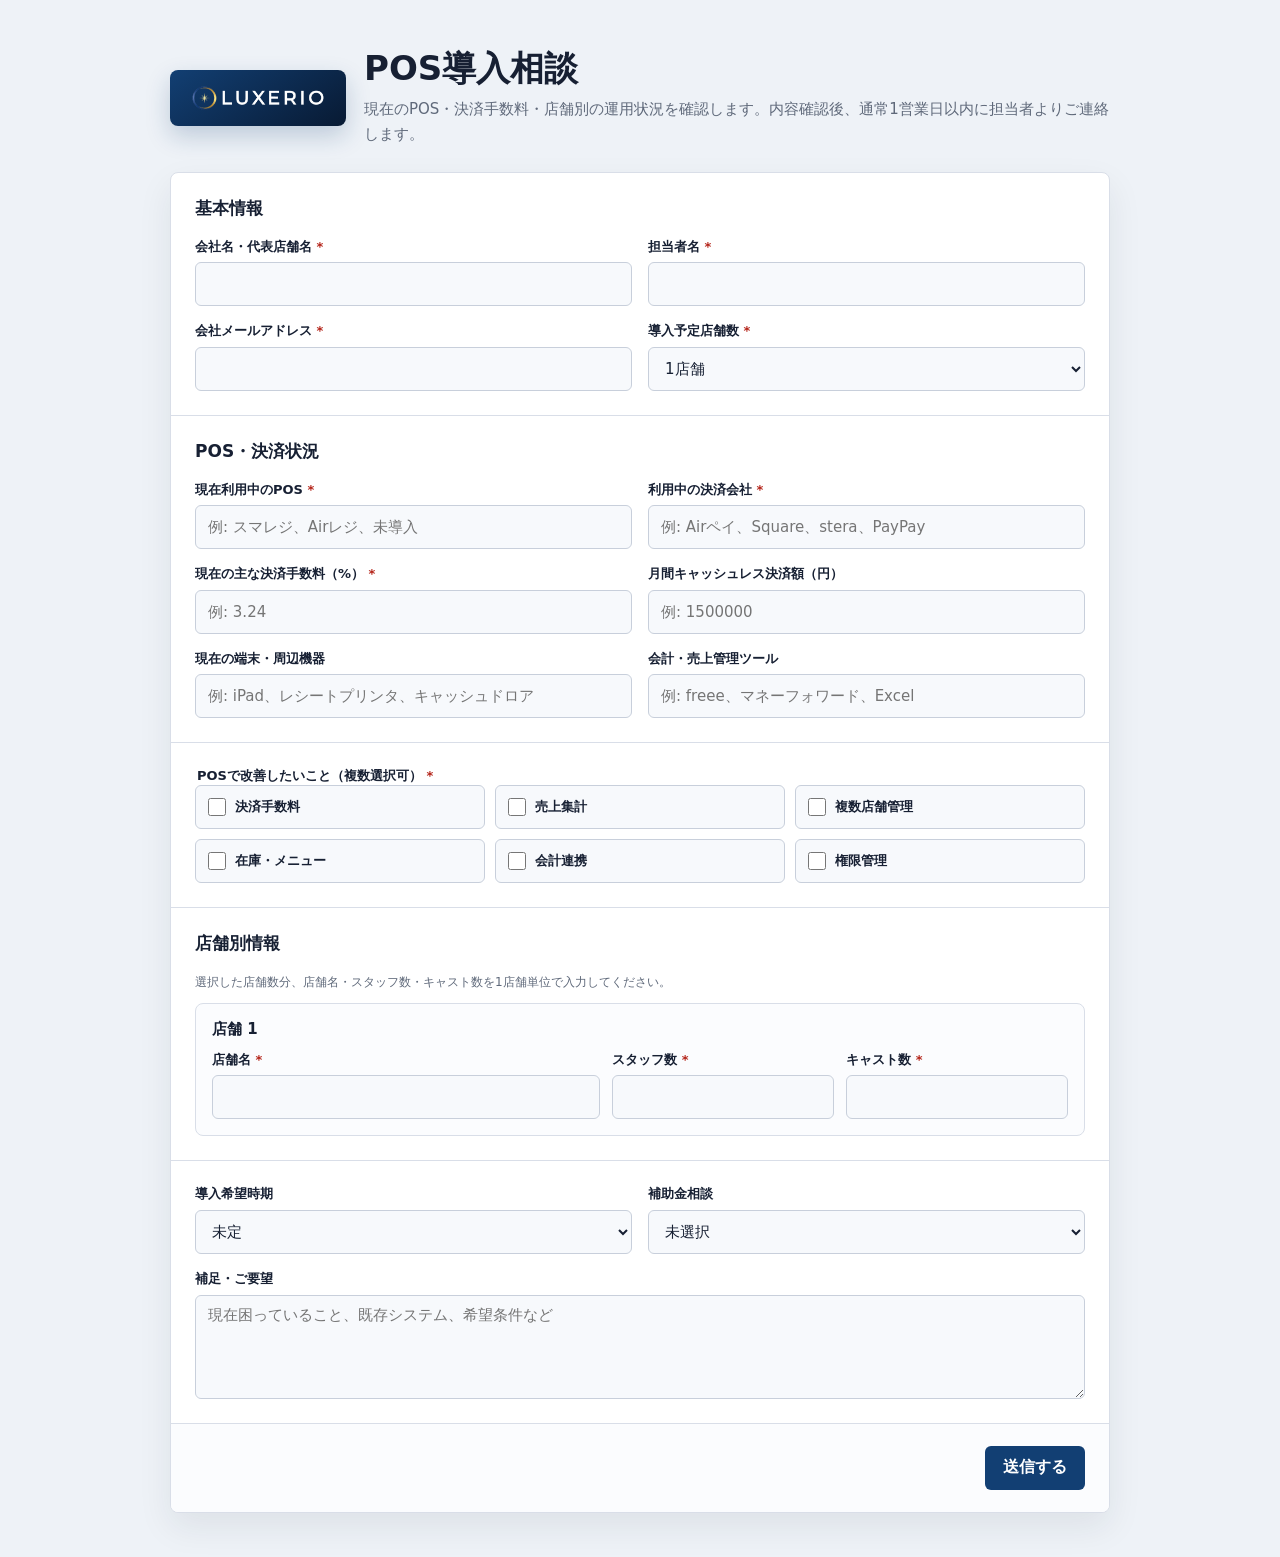
==== pos.html @ 0d9a4d0f "Initial Luxerio support intake" ====
<!doctype html>
<html lang="ja">
<head>
  <meta charset="utf-8">
  <meta name="viewport" content="width=device-width, initial-scale=1">
  <title>POS導入相談 | Luxerio Support</title>
  <link rel="stylesheet" href="./styles.css">
</head>
<body data-survey-type="pos">
  <main>
    <header class="masthead">
      <div class="mark" aria-hidden="true"><img src="./luxerio-logo-white.png" alt=""></div>
      <div>
        <h1>POS導入相談</h1>
        <p class="lead">現在のPOS・決済手数料・店舗別の運用状況を確認します。内容確認後、通常1営業日以内に担当者よりご連絡します。</p>
      </div>
    </header>

    <form id="intakeForm">
      <section>
        <h2>基本情報</h2>
        <div class="grid">
          <div class="field">
            <label class="required" for="company">会社名・代表店舗名</label>
            <input id="company" autocomplete="organization" required>
          </div>
          <div class="field">
            <label class="required" for="contact">担当者名</label>
            <input id="contact" autocomplete="name" required>
          </div>
          <div class="field">
            <label class="required" for="email">会社メールアドレス</label>
            <input id="email" type="email" autocomplete="email" required>
          </div>
          <div class="field">
            <label class="required" for="storeCount">導入予定店舗数</label>
            <select id="storeCount" required></select>
          </div>
        </div>
      </section>

      <section>
        <h2>POS・決済状況</h2>
        <div class="grid">
          <div class="field">
            <label class="required" for="currentPos">現在利用中のPOS</label>
            <input id="currentPos" data-summary placeholder="例: スマレジ、Airレジ、未導入" required>
          </div>
          <div class="field">
            <label class="required" for="paymentProvider">利用中の決済会社</label>
            <input id="paymentProvider" data-summary placeholder="例: Airペイ、Square、stera、PayPay" required>
          </div>
          <div class="field">
            <label class="required" for="paymentFee">現在の主な決済手数料（%）</label>
            <input id="paymentFee" data-summary type="number" inputmode="decimal" min="0" max="20" step="0.01" placeholder="例: 3.24" required>
          </div>
          <div class="field">
            <label for="cashlessSales">月間キャッシュレス決済額（円）</label>
            <input id="cashlessSales" data-summary type="number" inputmode="numeric" min="0" step="1" placeholder="例: 1500000">
          </div>
          <div class="field">
            <label for="hardware">現在の端末・周辺機器</label>
            <input id="hardware" data-summary placeholder="例: iPad、レシートプリンタ、キャッシュドロア">
          </div>
          <div class="field">
            <label for="accounting">会計・売上管理ツール</label>
            <input id="accounting" data-summary placeholder="例: freee、マネーフォワード、Excel">
          </div>
        </div>
      </section>

      <section>
        <fieldset data-summary="posNeeds" data-required-group="posNeeds">
          <legend class="required">POSで改善したいこと（複数選択可）</legend>
          <div class="checks">
            <label class="check"><input type="checkbox" name="posNeeds" value="決済手数料を下げたい">決済手数料</label>
            <label class="check"><input type="checkbox" name="posNeeds" value="売上集計を楽にしたい">売上集計</label>
            <label class="check"><input type="checkbox" name="posNeeds" value="複数店舗管理をしたい">複数店舗管理</label>
            <label class="check"><input type="checkbox" name="posNeeds" value="在庫・メニュー管理をしたい">在庫・メニュー</label>
            <label class="check"><input type="checkbox" name="posNeeds" value="会計ソフトと連携したい">会計連携</label>
            <label class="check"><input type="checkbox" name="posNeeds" value="スタッフ権限を分けたい">権限管理</label>
          </div>
        </fieldset>
      </section>

      <section>
        <h2>店舗別情報</h2>
        <p class="hint">選択した店舗数分、店舗名・スタッフ数・キャスト数を1店舗単位で入力してください。</p>
        <div class="store-list" id="stores"></div>
      </section>

      <section>
        <div class="grid">
          <div class="field">
            <label for="launchTiming">導入希望時期</label>
            <select id="launchTiming" data-summary>
              <option value="">未定</option>
              <option>できるだけ早く</option>
              <option>1か月以内</option>
              <option>3か月以内</option>
              <option>半年以内</option>
            </select>
          </div>
          <div class="field">
            <label for="subsidy">補助金相談</label>
            <select id="subsidy" data-summary>
              <option value="">未選択</option>
              <option>相談したい</option>
              <option>興味あり</option>
              <option>今は不要</option>
            </select>
          </div>
          <div class="field full">
            <label for="notes">補足・ご要望</label>
            <textarea id="notes" placeholder="現在困っていること、既存システム、希望条件など"></textarea>
          </div>
        </div>
      </section>

      <div class="actions">
        <p class="status" id="status" aria-live="polite"></p>
        <button id="submitButton" type="submit">送信する</button>
      </div>
    </form>
  </main>

  <script src="./survey.js"></script>
</body>
</html>
---- styles.css ----
:root {
  color-scheme: light;
  --ink: #172033;
  --muted: #5f697a;
  --line: #d9dee8;
  --field: #f7f9fc;
  --blue: #123f73;
  --cyan: #0f8fb8;
  --gold: #b9892f;
  --danger: #b42318;
  --ok: #0f6b45;
  --radius: 8px;
  font-family: Inter, "Noto Sans JP", system-ui, -apple-system, BlinkMacSystemFont, "Segoe UI", sans-serif;
}

* {
  box-sizing: border-box;
}

body {
  margin: 0;
  background: #eef2f7;
  color: var(--ink);
  letter-spacing: 0;
}

main {
  width: min(940px, calc(100% - 32px));
  margin: 0 auto;
  padding: 28px 0 44px;
}

.masthead {
  display: flex;
  gap: 18px;
  align-items: center;
  padding: 20px 0 24px;
}

.mark {
  display: flex;
  align-items: center;
  width: 176px;
  height: 56px;
  flex: 0 0 176px;
  border-radius: 8px;
  box-shadow: 0 10px 24px rgba(18, 63, 115, 0.22);
  overflow: hidden;
  background: linear-gradient(145deg, var(--blue), #081a33);
  padding: 11px 14px;
}

.mark img {
  width: 100%;
  height: 100%;
  object-fit: contain;
}

h1 {
  margin: 0;
  font-size: clamp(24px, 3vw, 34px);
  line-height: 1.2;
}

.lead {
  margin: 8px 0 0;
  color: var(--muted);
  line-height: 1.7;
  font-size: 15px;
}

.panel,
form {
  background: #fff;
  border: 1px solid var(--line);
  border-radius: var(--radius);
  box-shadow: 0 14px 34px rgba(23, 32, 51, 0.08);
  overflow: hidden;
}

section,
.choice-area {
  padding: 24px;
  border-top: 1px solid var(--line);
}

section:first-child,
.choice-area:first-child {
  border-top: 0;
}

h2 {
  margin: 0 0 18px;
  font-size: 17px;
  line-height: 1.35;
}

.grid {
  display: grid;
  grid-template-columns: repeat(2, minmax(0, 1fr));
  gap: 16px;
}

.choice-grid {
  display: grid;
  grid-template-columns: repeat(2, minmax(0, 1fr));
  gap: 16px;
}

.choice-card {
  display: grid;
  gap: 10px;
  min-height: 160px;
  padding: 20px;
  border: 1px solid var(--line);
  border-radius: var(--radius);
  background: #fbfcfe;
  color: inherit;
  text-decoration: none;
}

.choice-card strong {
  font-size: 19px;
}

.choice-card span {
  color: var(--muted);
  line-height: 1.6;
  font-size: 14px;
}

.choice-card b {
  align-self: end;
  color: var(--blue);
  font-size: 14px;
}

.field {
  display: grid;
  gap: 7px;
}

.field.full {
  grid-column: 1 / -1;
}

label,
legend {
  font-weight: 700;
  font-size: 13px;
  line-height: 1.35;
}

input,
select,
textarea {
  width: 100%;
  min-height: 44px;
  border: 1px solid #c8cfdb;
  border-radius: 6px;
  background: var(--field);
  color: var(--ink);
  font: inherit;
  font-size: 15px;
  padding: 10px 12px;
  outline: none;
}

textarea {
  min-height: 104px;
  resize: vertical;
}

input:focus,
select:focus,
textarea:focus {
  border-color: var(--cyan);
  box-shadow: 0 0 0 3px rgba(15, 143, 184, 0.14);
  background: #fff;
}

.hint {
  color: var(--muted);
  font-size: 12px;
  line-height: 1.5;
}

fieldset {
  margin: 0;
  padding: 0;
  border: 0;
}

.checks {
  display: grid;
  grid-template-columns: repeat(3, minmax(0, 1fr));
  gap: 10px;
}

.check {
  display: flex;
  gap: 9px;
  align-items: center;
  min-height: 44px;
  padding: 10px 12px;
  border: 1px solid #c8cfdb;
  border-radius: 6px;
  background: var(--field);
  font-weight: 600;
  cursor: pointer;
}

.check input {
  width: 18px;
  min-height: 18px;
  height: 18px;
  margin: 0;
  accent-color: var(--blue);
}

.store-list {
  display: grid;
  gap: 12px;
}

.store-card {
  border: 1px solid var(--line);
  border-radius: var(--radius);
  background: #fbfcfe;
  padding: 16px;
}

.store-card h3 {
  margin: 0 0 12px;
  font-size: 15px;
}

.store-grid {
  display: grid;
  grid-template-columns: minmax(0, 1.4fr) minmax(120px, 0.8fr) minmax(120px, 0.8fr);
  gap: 12px;
}

.actions {
  display: flex;
  gap: 12px;
  align-items: center;
  justify-content: space-between;
  padding: 22px 24px;
  border-top: 1px solid var(--line);
  background: #fbfcfe;
}

button,
.button {
  display: inline-flex;
  align-items: center;
  justify-content: center;
  min-height: 44px;
  border: 0;
  border-radius: 6px;
  background: var(--blue);
  color: #fff;
  font: inherit;
  font-weight: 700;
  padding: 10px 18px;
  cursor: pointer;
  text-decoration: none;
}

button:disabled {
  cursor: wait;
  opacity: 0.65;
}

.status {
  font-weight: 700;
  font-size: 14px;
}

.status.error {
  color: var(--danger);
}

.status.ok {
  color: var(--ok);
}

.required::after {
  content: " *";
  color: var(--danger);
}

@media (max-width: 720px) {
  main {
    width: min(100% - 20px, 940px);
    padding-top: 14px;
  }

  .masthead {
    align-items: flex-start;
    display: grid;
  }

  section,
  .choice-area,
  .actions {
    padding: 18px;
  }

  .grid,
  .choice-grid,
  .checks,
  .store-grid {
    grid-template-columns: 1fr;
  }

  .actions {
    display: grid;
  }
}
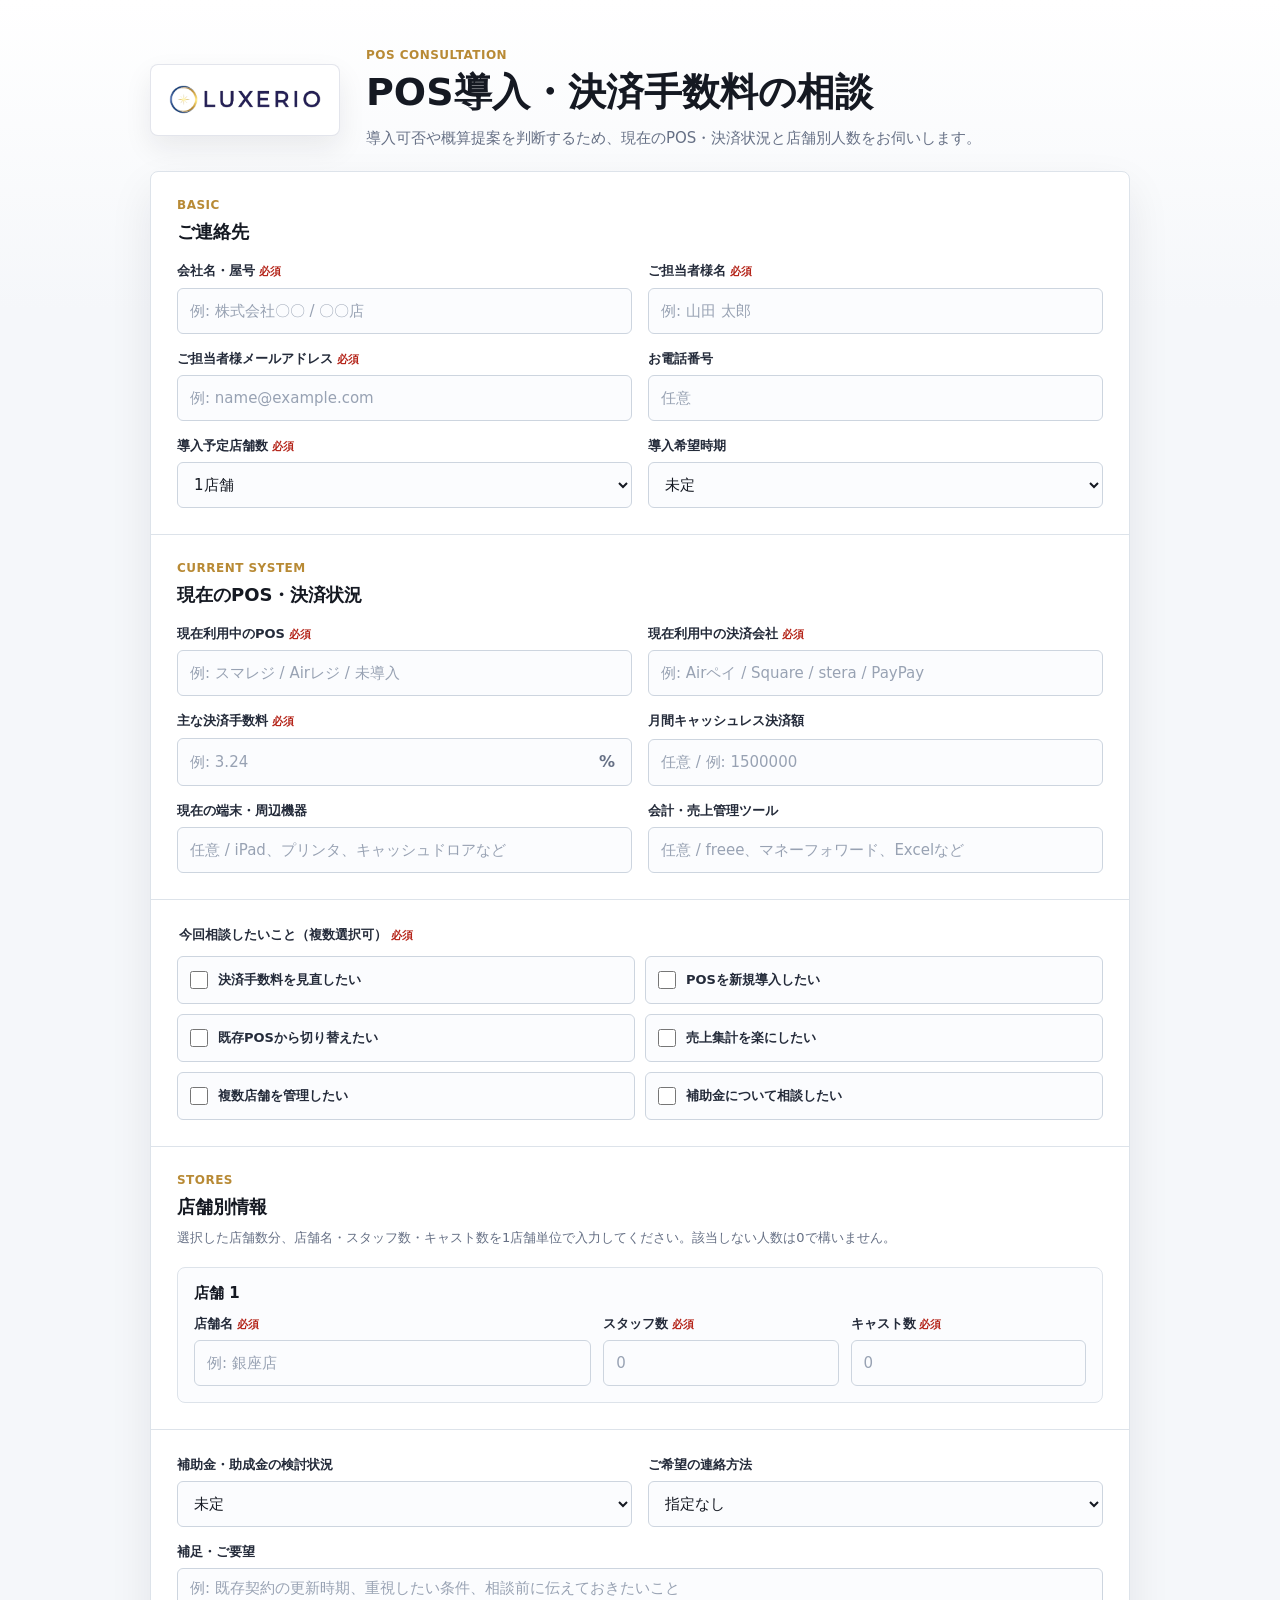
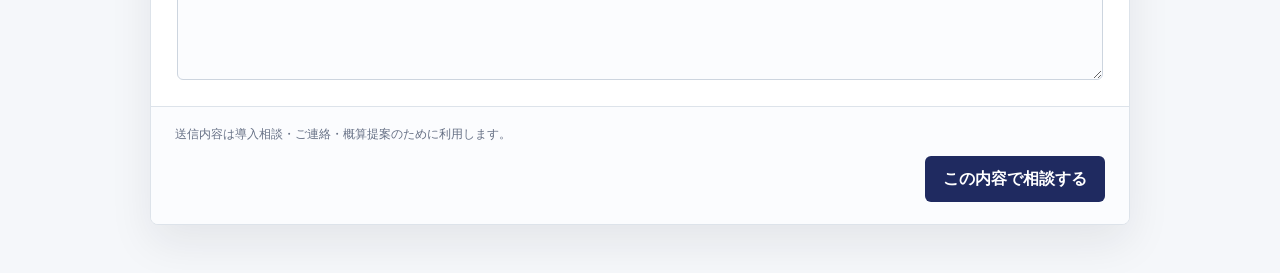
==== commit eeda5de6: "Refine intake flow UX and copy" ====
--- a/pos.html
+++ b/pos.html
@@ -8,89 +8,44 @@
 </head>
 <body data-survey-type="pos">
   <main>
-    <header class="masthead">
-      <div class="mark" aria-hidden="true"><img src="./luxerio-logo-white.png" alt=""></div>
-      <div>
-        <h1>POS導入相談</h1>
-        <p class="lead">現在のPOS・決済手数料・店舗別の運用状況を確認します。内容確認後、通常1営業日以内に担当者よりご連絡します。</p>
+    <header class="masthead compact">
+      <a class="brand" href="./index.html" aria-label="Luxerio">
+        <img src="./luxerio-logo-color-cropped.png" alt="Luxerio">
+      </a>
+      <div class="masthead-copy">
+        <p class="eyebrow">POS Consultation</p>
+        <h1>POS導入・決済手数料の相談</h1>
+        <p class="lead">導入可否や概算提案を判断するため、現在のPOS・決済状況と店舗別人数をお伺いします。</p>
       </div>
     </header>
 
     <form id="intakeForm">
       <section>
-        <h2>基本情報</h2>
+        <div class="section-head">
+          <p class="eyebrow">Basic</p>
+          <h2>ご連絡先</h2>
+        </div>
         <div class="grid">
           <div class="field">
-            <label class="required" for="company">会社名・代表店舗名</label>
-            <input id="company" autocomplete="organization" required>
+            <label class="required" for="company">会社名・屋号</label>
+            <input id="company" autocomplete="organization" placeholder="例: 株式会社〇〇 / 〇〇店" required>
           </div>
           <div class="field">
-            <label class="required" for="contact">担当者名</label>
-            <input id="contact" autocomplete="name" required>
+            <label class="required" for="contact">ご担当者様名</label>
+            <input id="contact" autocomplete="name" placeholder="例: 山田 太郎" required>
           </div>
           <div class="field">
-            <label class="required" for="email">会社メールアドレス</label>
-            <input id="email" type="email" autocomplete="email" required>
+            <label class="required" for="email">ご担当者様メールアドレス</label>
+            <input id="email" type="email" autocomplete="email" placeholder="例: name@example.com" required>
+          </div>
+          <div class="field">
+            <label for="phone">お電話番号</label>
+            <input id="phone" data-summary type="tel" autocomplete="tel" placeholder="任意">
           </div>
           <div class="field">
             <label class="required" for="storeCount">導入予定店舗数</label>
             <select id="storeCount" required></select>
           </div>
-        </div>
-      </section>
-
-      <section>
-        <h2>POS・決済状況</h2>
-        <div class="grid">
-          <div class="field">
-            <label class="required" for="currentPos">現在利用中のPOS</label>
-            <input id="currentPos" data-summary placeholder="例: スマレジ、Airレジ、未導入" required>
-          </div>
-          <div class="field">
-            <label class="required" for="paymentProvider">利用中の決済会社</label>
-            <input id="paymentProvider" data-summary placeholder="例: Airペイ、Square、stera、PayPay" required>
-          </div>
-          <div class="field">
-            <label class="required" for="paymentFee">現在の主な決済手数料（%）</label>
-            <input id="paymentFee" data-summary type="number" inputmode="decimal" min="0" max="20" step="0.01" placeholder="例: 3.24" required>
-          </div>
-          <div class="field">
-            <label for="cashlessSales">月間キャッシュレス決済額（円）</label>
-            <input id="cashlessSales" data-summary type="number" inputmode="numeric" min="0" step="1" placeholder="例: 1500000">
-          </div>
-          <div class="field">
-            <label for="hardware">現在の端末・周辺機器</label>
-            <input id="hardware" data-summary placeholder="例: iPad、レシートプリンタ、キャッシュドロア">
-          </div>
-          <div class="field">
-            <label for="accounting">会計・売上管理ツール</label>
-            <input id="accounting" data-summary placeholder="例: freee、マネーフォワード、Excel">
-          </div>
-        </div>
-      </section>
-
-      <section>
-        <fieldset data-summary="posNeeds" data-required-group="posNeeds">
-          <legend class="required">POSで改善したいこと（複数選択可）</legend>
-          <div class="checks">
-            <label class="check"><input type="checkbox" name="posNeeds" value="決済手数料を下げたい">決済手数料</label>
-            <label class="check"><input type="checkbox" name="posNeeds" value="売上集計を楽にしたい">売上集計</label>
-            <label class="check"><input type="checkbox" name="posNeeds" value="複数店舗管理をしたい">複数店舗管理</label>
-            <label class="check"><input type="checkbox" name="posNeeds" value="在庫・メニュー管理をしたい">在庫・メニュー</label>
-            <label class="check"><input type="checkbox" name="posNeeds" value="会計ソフトと連携したい">会計連携</label>
-            <label class="check"><input type="checkbox" name="posNeeds" value="スタッフ権限を分けたい">権限管理</label>
-          </div>
-        </fieldset>
-      </section>
-
-      <section>
-        <h2>店舗別情報</h2>
-        <p class="hint">選択した店舗数分、店舗名・スタッフ数・キャスト数を1店舗単位で入力してください。</p>
-        <div class="store-list" id="stores"></div>
-      </section>
-
-      <section>
-        <div class="grid">
           <div class="field">
             <label for="launchTiming">導入希望時期</label>
             <select id="launchTiming" data-summary>
@@ -99,27 +54,104 @@
               <option>1か月以内</option>
               <option>3か月以内</option>
               <option>半年以内</option>
+              <option>既存契約の更新時期に合わせたい</option>
+            </select>
+          </div>
+        </div>
+      </section>
+
+      <section>
+        <div class="section-head">
+          <p class="eyebrow">Current System</p>
+          <h2>現在のPOS・決済状況</h2>
+        </div>
+        <div class="grid">
+          <div class="field">
+            <label class="required" for="currentPos">現在利用中のPOS</label>
+            <input id="currentPos" data-summary placeholder="例: スマレジ / Airレジ / 未導入" required>
+          </div>
+          <div class="field">
+            <label class="required" for="paymentProvider">現在利用中の決済会社</label>
+            <input id="paymentProvider" data-summary placeholder="例: Airペイ / Square / stera / PayPay" required>
+          </div>
+          <div class="field">
+            <label class="required" for="paymentFee">主な決済手数料</label>
+            <div class="input-affix">
+              <input id="paymentFee" data-summary type="number" inputmode="decimal" min="0" max="20" step="0.01" placeholder="例: 3.24" required>
+              <span>%</span>
+            </div>
+          </div>
+          <div class="field">
+            <label for="cashlessSales">月間キャッシュレス決済額</label>
+            <input id="cashlessSales" data-summary type="number" inputmode="numeric" min="0" step="1" placeholder="任意 / 例: 1500000">
+          </div>
+          <div class="field">
+            <label for="hardware">現在の端末・周辺機器</label>
+            <input id="hardware" data-summary placeholder="任意 / iPad、プリンタ、キャッシュドロアなど">
+          </div>
+          <div class="field">
+            <label for="accounting">会計・売上管理ツール</label>
+            <input id="accounting" data-summary placeholder="任意 / freee、マネーフォワード、Excelなど">
+          </div>
+        </div>
+      </section>
+
+      <section>
+        <fieldset data-summary="posNeeds" data-required-group="posNeeds">
+          <legend class="required">今回相談したいこと（複数選択可）</legend>
+          <div class="checks">
+            <label class="check"><input type="checkbox" name="posNeeds" value="決済手数料を見直したい">決済手数料を見直したい</label>
+            <label class="check"><input type="checkbox" name="posNeeds" value="POSを新規導入したい">POSを新規導入したい</label>
+            <label class="check"><input type="checkbox" name="posNeeds" value="既存POSから切り替えたい">既存POSから切り替えたい</label>
+            <label class="check"><input type="checkbox" name="posNeeds" value="売上集計を楽にしたい">売上集計を楽にしたい</label>
+            <label class="check"><input type="checkbox" name="posNeeds" value="複数店舗をまとめて管理したい">複数店舗を管理したい</label>
+            <label class="check"><input type="checkbox" name="posNeeds" value="補助金・助成金について相談したい">補助金について相談したい</label>
+          </div>
+        </fieldset>
+      </section>
+
+      <section>
+        <div class="section-head">
+          <p class="eyebrow">Stores</p>
+          <h2>店舗別情報</h2>
+          <p>選択した店舗数分、店舗名・スタッフ数・キャスト数を1店舗単位で入力してください。該当しない人数は0で構いません。</p>
+        </div>
+        <div class="store-list" id="stores"></div>
+      </section>
+
+      <section>
+        <div class="grid">
+          <div class="field">
+            <label for="subsidy">補助金・助成金の検討状況</label>
+            <select id="subsidy" data-summary>
+              <option value="">未定</option>
+              <option>具体的に相談したい</option>
+              <option>使える制度があれば知りたい</option>
+              <option>今回は不要</option>
             </select>
           </div>
           <div class="field">
-            <label for="subsidy">補助金相談</label>
-            <select id="subsidy" data-summary>
-              <option value="">未選択</option>
-              <option>相談したい</option>
-              <option>興味あり</option>
-              <option>今は不要</option>
+            <label for="contactPreference">ご希望の連絡方法</label>
+            <select id="contactPreference" data-summary>
+              <option value="">指定なし</option>
+              <option>メール</option>
+              <option>LINE</option>
+              <option>電話</option>
             </select>
           </div>
           <div class="field full">
             <label for="notes">補足・ご要望</label>
-            <textarea id="notes" placeholder="現在困っていること、既存システム、希望条件など"></textarea>
+            <textarea id="notes" placeholder="例: 既存契約の更新時期、重視したい条件、相談前に伝えておきたいこと"></textarea>
           </div>
         </div>
       </section>
 
-      <div class="actions">
-        <p class="status" id="status" aria-live="polite"></p>
-        <button id="submitButton" type="submit">送信する</button>
+      <div class="form-footer">
+        <p>送信内容は導入相談・ご連絡・概算提案のために利用します。</p>
+        <div class="actions">
+          <p class="status" id="status" aria-live="polite"></p>
+          <button id="submitButton" type="submit">この内容で相談する</button>
+        </div>
       </div>
     </form>
   </main>
--- a/styles.css
+++ b/styles.css
@@ -1,12 +1,15 @@
 :root {
   color-scheme: light;
-  --ink: #172033;
-  --muted: #5f697a;
-  --line: #d9dee8;
-  --field: #f7f9fc;
-  --blue: #123f73;
-  --cyan: #0f8fb8;
-  --gold: #b9892f;
+  --ink: #151922;
+  --muted: #667085;
+  --soft: #f6f7f9;
+  --paper: #ffffff;
+  --line: #dde3ea;
+  --field: #fbfcfe;
+  --brand: #1f2a60;
+  --blue: #1f5f99;
+  --teal: #0b7b82;
+  --gold: #b88a35;
   --danger: #b42318;
   --ok: #0f6b45;
   --radius: 8px;
@@ -19,113 +22,178 @@
 
 body {
   margin: 0;
-  background: #eef2f7;
+  background:
+    linear-gradient(180deg, #ffffff 0, #f5f7fa 310px),
+    #f5f7fa;
   color: var(--ink);
   letter-spacing: 0;
 }
 
 main {
-  width: min(940px, calc(100% - 32px));
+  width: min(980px, calc(100% - 32px));
   margin: 0 auto;
-  padding: 28px 0 44px;
+  padding: 28px 0 48px;
 }
 
 .masthead {
+  display: grid;
+  grid-template-columns: 190px minmax(0, 1fr);
+  gap: 26px;
+  align-items: center;
+  padding: 20px 0 28px;
+}
+
+.masthead.compact {
+  padding-bottom: 20px;
+}
+
+.brand {
   display: flex;
-  gap: 18px;
-  align-items: center;
-  padding: 20px 0 24px;
-}
-
-.mark {
+  align-items: center;
+  justify-content: center;
+  min-height: 72px;
+  padding: 14px 16px;
+  border: 1px solid rgba(31, 42, 96, 0.12);
+  border-radius: var(--radius);
+  background: var(--paper);
+  box-shadow: 0 12px 28px rgba(21, 25, 34, 0.08);
+}
+
+.brand img {
+  display: block;
+  width: 100%;
+  max-height: 52px;
+  object-fit: contain;
+}
+
+.masthead-copy {
+  min-width: 0;
+}
+
+.eyebrow {
+  margin: 0 0 8px;
+  color: var(--gold);
+  font-size: 12px;
+  font-weight: 800;
+  letter-spacing: 0.04em;
+  text-transform: uppercase;
+}
+
+h1 {
+  margin: 0;
+  font-size: clamp(25px, 3vw, 38px);
+  line-height: 1.18;
+}
+
+.lead {
+  margin: 10px 0 0;
+  color: var(--muted);
+  line-height: 1.75;
+  font-size: 15px;
+}
+
+.meta-row {
   display: flex;
-  align-items: center;
-  width: 176px;
-  height: 56px;
-  flex: 0 0 176px;
-  border-radius: 8px;
-  box-shadow: 0 10px 24px rgba(18, 63, 115, 0.22);
+  flex-wrap: wrap;
+  gap: 8px;
+  margin-top: 16px;
+}
+
+.meta-row span {
+  border: 1px solid var(--line);
+  border-radius: 999px;
+  background: #fff;
+  color: #344054;
+  font-size: 12px;
+  font-weight: 700;
+  padding: 7px 10px;
+}
+
+.intro-panel,
+form {
+  background: var(--paper);
+  border: 1px solid var(--line);
+  border-radius: var(--radius);
+  box-shadow: 0 18px 44px rgba(21, 25, 34, 0.08);
   overflow: hidden;
-  background: linear-gradient(145deg, var(--blue), #081a33);
-  padding: 11px 14px;
-}
-
-.mark img {
-  width: 100%;
-  height: 100%;
-  object-fit: contain;
-}
-
-h1 {
-  margin: 0;
-  font-size: clamp(24px, 3vw, 34px);
-  line-height: 1.2;
-}
-
-.lead {
+}
+
+section,
+.intro-panel {
+  padding: 26px;
+}
+
+form section {
+  border-top: 1px solid var(--line);
+}
+
+form section:first-child {
+  border-top: 0;
+}
+
+.section-head {
+  margin-bottom: 18px;
+}
+
+.section-head h2,
+h2 {
+  margin: 0;
+  font-size: 18px;
+  line-height: 1.35;
+}
+
+.section-head p:not(.eyebrow) {
   margin: 8px 0 0;
   color: var(--muted);
-  line-height: 1.7;
-  font-size: 15px;
-}
-
-.panel,
-form {
-  background: #fff;
+  font-size: 13px;
+  line-height: 1.65;
+}
+
+.grid {
+  display: grid;
+  grid-template-columns: repeat(2, minmax(0, 1fr));
+  gap: 16px;
+}
+
+.choice-grid {
+  display: grid;
+  grid-template-columns: repeat(2, minmax(0, 1fr));
+  gap: 16px;
+}
+
+.choice-card {
+  display: grid;
+  gap: 12px;
+  min-height: 190px;
+  padding: 22px;
   border: 1px solid var(--line);
   border-radius: var(--radius);
-  box-shadow: 0 14px 34px rgba(23, 32, 51, 0.08);
-  overflow: hidden;
-}
-
-section,
-.choice-area {
-  padding: 24px;
-  border-top: 1px solid var(--line);
-}
-
-section:first-child,
-.choice-area:first-child {
-  border-top: 0;
-}
-
-h2 {
-  margin: 0 0 18px;
-  font-size: 17px;
-  line-height: 1.35;
-}
-
-.grid {
-  display: grid;
-  grid-template-columns: repeat(2, minmax(0, 1fr));
-  gap: 16px;
-}
-
-.choice-grid {
-  display: grid;
-  grid-template-columns: repeat(2, minmax(0, 1fr));
-  gap: 16px;
-}
-
-.choice-card {
-  display: grid;
-  gap: 10px;
-  min-height: 160px;
-  padding: 20px;
-  border: 1px solid var(--line);
-  border-radius: var(--radius);
-  background: #fbfcfe;
+  background: linear-gradient(180deg, #ffffff, #fbfcfe);
   color: inherit;
   text-decoration: none;
+  transition: border-color 0.15s ease, box-shadow 0.15s ease, transform 0.15s ease;
+}
+
+.choice-card:hover {
+  border-color: rgba(31, 95, 153, 0.45);
+  box-shadow: 0 14px 28px rgba(31, 95, 153, 0.12);
+  transform: translateY(-1px);
+}
+
+.choice-kicker {
+  color: var(--teal);
+  font-size: 12px;
+  font-weight: 800;
 }
 
 .choice-card strong {
-  font-size: 19px;
-}
-
-.choice-card span {
+  font-size: 20px;
+  line-height: 1.35;
+}
+
+.choice-card span:not(.choice-kicker) {
   color: var(--muted);
-  line-height: 1.6;
+  line-height: 1.65;
   font-size: 14px;
 }
 
@@ -146,17 +214,18 @@
 
 label,
 legend {
-  font-weight: 700;
+  color: #242b3a;
+  font-weight: 800;
   font-size: 13px;
-  line-height: 1.35;
+  line-height: 1.4;
 }
 
 input,
 select,
 textarea {
   width: 100%;
-  min-height: 44px;
-  border: 1px solid #c8cfdb;
+  min-height: 46px;
+  border: 1px solid #cdd5df;
   border-radius: 6px;
   background: var(--field);
   color: var(--ink);
@@ -167,22 +236,50 @@
 }
 
 textarea {
-  min-height: 104px;
+  min-height: 112px;
   resize: vertical;
+}
+
+input::placeholder,
+textarea::placeholder {
+  color: #98a2b3;
 }
 
 input:focus,
 select:focus,
 textarea:focus {
-  border-color: var(--cyan);
-  box-shadow: 0 0 0 3px rgba(15, 143, 184, 0.14);
+  border-color: var(--blue);
+  box-shadow: 0 0 0 3px rgba(31, 95, 153, 0.13);
   background: #fff;
 }
 
-.hint {
+.input-affix {
+  display: grid;
+  grid-template-columns: minmax(0, 1fr) auto;
+  align-items: center;
+  border: 1px solid #cdd5df;
+  border-radius: 6px;
+  background: var(--field);
+  overflow: hidden;
+}
+
+.input-affix:focus-within {
+  border-color: var(--blue);
+  box-shadow: 0 0 0 3px rgba(31, 95, 153, 0.13);
+  background: #fff;
+}
+
+.input-affix input {
+  border: 0;
+  background: transparent;
+  box-shadow: none;
+}
+
+.input-affix span {
+  min-width: 48px;
   color: var(--muted);
-  font-size: 12px;
-  line-height: 1.5;
+  font-weight: 800;
+  text-align: center;
 }
 
 fieldset {
@@ -193,21 +290,27 @@
 
 .checks {
   display: grid;
-  grid-template-columns: repeat(3, minmax(0, 1fr));
+  grid-template-columns: repeat(2, minmax(0, 1fr));
   gap: 10px;
+  margin-top: 12px;
 }
 
 .check {
   display: flex;
-  gap: 9px;
-  align-items: center;
-  min-height: 44px;
-  padding: 10px 12px;
-  border: 1px solid #c8cfdb;
+  gap: 10px;
+  align-items: center;
+  min-height: 48px;
+  padding: 11px 12px;
+  border: 1px solid #cdd5df;
   border-radius: 6px;
   background: var(--field);
-  font-weight: 600;
+  font-weight: 700;
   cursor: pointer;
+}
+
+.check:has(input:checked) {
+  border-color: rgba(31, 95, 153, 0.55);
+  background: #f0f7ff;
 }
 
 .check input {
@@ -216,6 +319,7 @@
   height: 18px;
   margin: 0;
   accent-color: var(--blue);
+  flex: 0 0 18px;
 }
 
 .store-list {
@@ -237,8 +341,21 @@
 
 .store-grid {
   display: grid;
-  grid-template-columns: minmax(0, 1.4fr) minmax(120px, 0.8fr) minmax(120px, 0.8fr);
+  grid-template-columns: minmax(0, 1.35fr) minmax(128px, 0.8fr) minmax(128px, 0.8fr);
   gap: 12px;
+}
+
+.form-footer {
+  border-top: 1px solid var(--line);
+  background: #fbfcfe;
+  padding: 18px 24px 22px;
+}
+
+.form-footer > p {
+  margin: 0 0 12px;
+  color: var(--muted);
+  font-size: 12px;
+  line-height: 1.6;
 }
 
 .actions {
@@ -246,26 +363,25 @@
   gap: 12px;
   align-items: center;
   justify-content: space-between;
-  padding: 22px 24px;
-  border-top: 1px solid var(--line);
-  background: #fbfcfe;
-}
-
-button,
-.button {
+}
+
+button {
   display: inline-flex;
   align-items: center;
   justify-content: center;
-  min-height: 44px;
+  min-height: 46px;
   border: 0;
   border-radius: 6px;
-  background: var(--blue);
+  background: var(--brand);
   color: #fff;
   font: inherit;
-  font-weight: 700;
+  font-weight: 800;
   padding: 10px 18px;
   cursor: pointer;
-  text-decoration: none;
+}
+
+button:hover {
+  background: #263474;
 }
 
 button:disabled {
@@ -274,7 +390,8 @@
 }
 
 .status {
-  font-weight: 700;
+  margin: 0;
+  font-weight: 800;
   font-size: 14px;
 }
 
@@ -287,24 +404,32 @@
 }
 
 .required::after {
-  content: " *";
+  content: " 必須";
   color: var(--danger);
-}
-
-@media (max-width: 720px) {
+  font-size: 11px;
+  font-weight: 800;
+}
+
+@media (max-width: 760px) {
   main {
-    width: min(100% - 20px, 940px);
+    width: min(100% - 20px, 980px);
     padding-top: 14px;
   }
 
   .masthead {
-    align-items: flex-start;
-    display: grid;
+    grid-template-columns: 1fr;
+    gap: 16px;
+  }
+
+  .brand {
+    justify-content: flex-start;
+    width: min(210px, 100%);
+    min-height: 58px;
   }
 
   section,
-  .choice-area,
-  .actions {
+  .intro-panel,
+  .form-footer {
     padding: 18px;
   }
 
@@ -315,7 +440,15 @@
     grid-template-columns: 1fr;
   }
 
+  .choice-card {
+    min-height: 0;
+  }
+
   .actions {
     display: grid;
   }
-}
+
+  button {
+    width: 100%;
+  }
+}
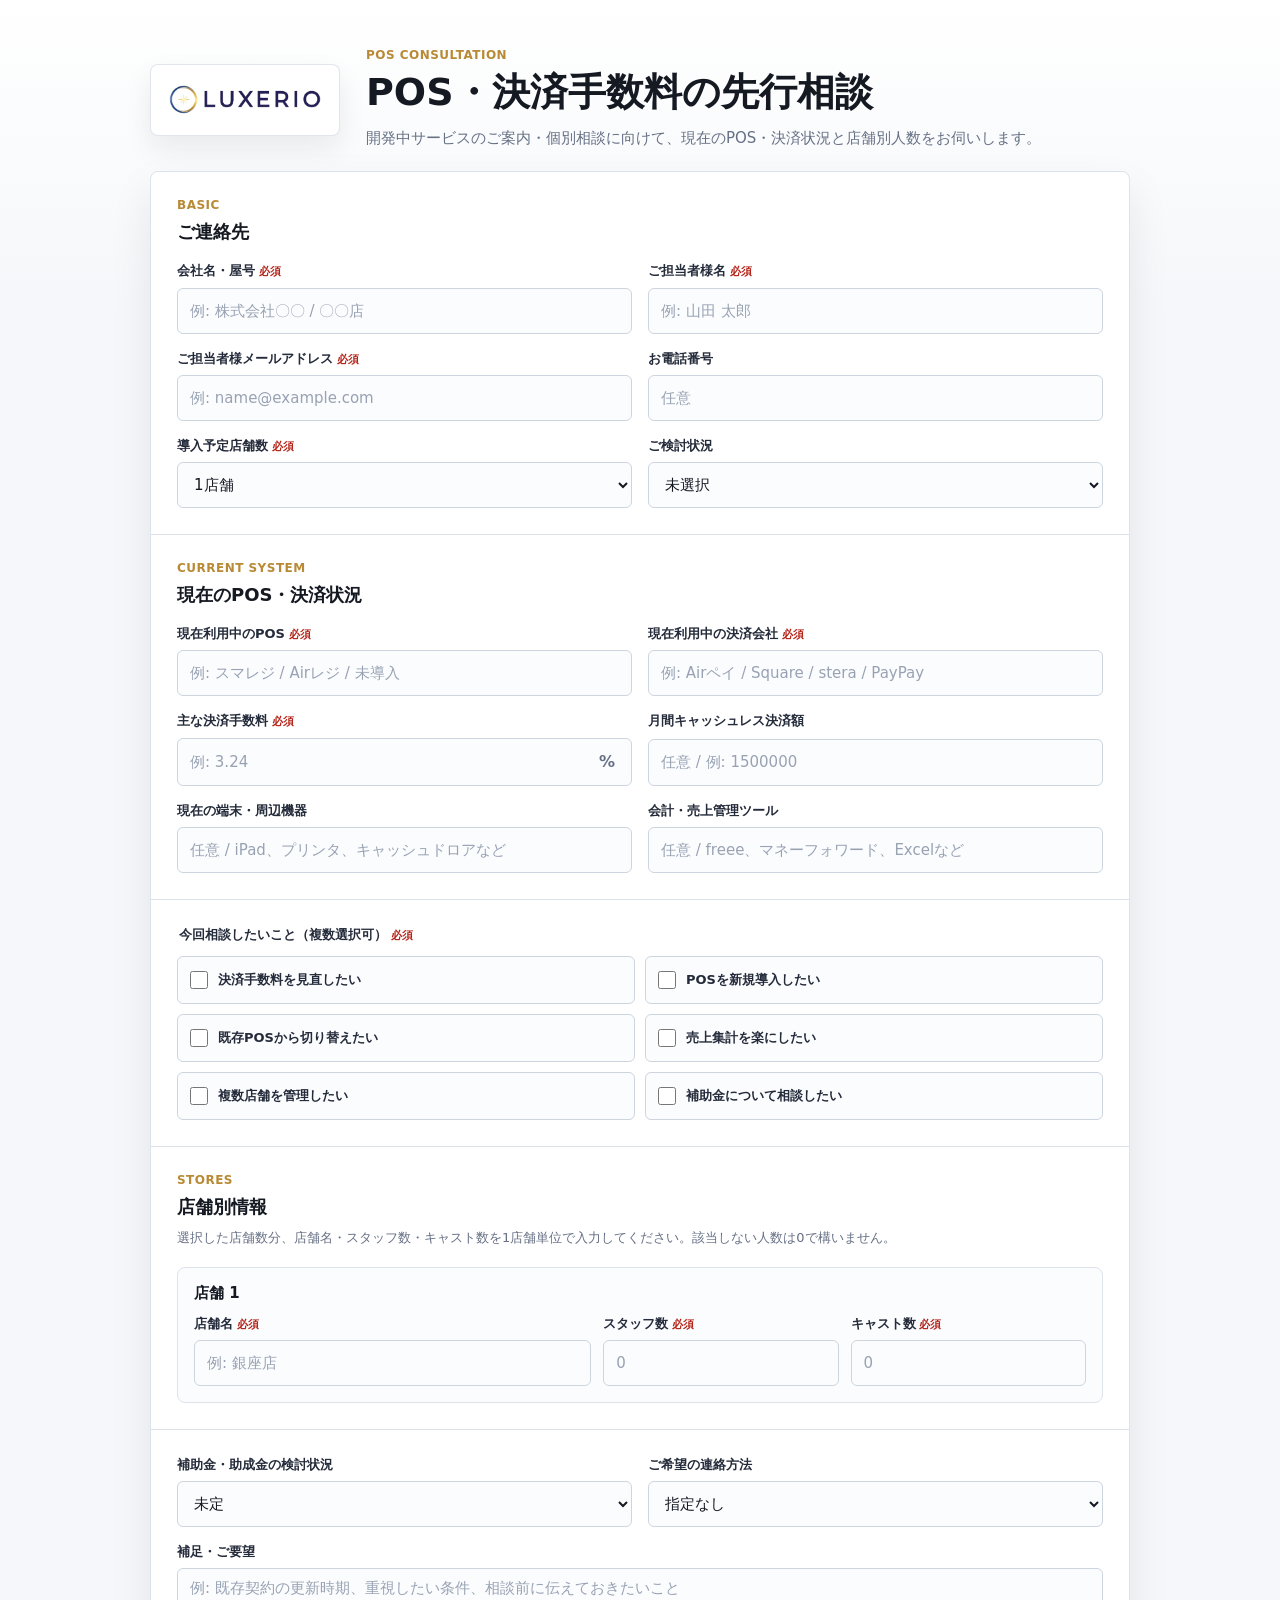
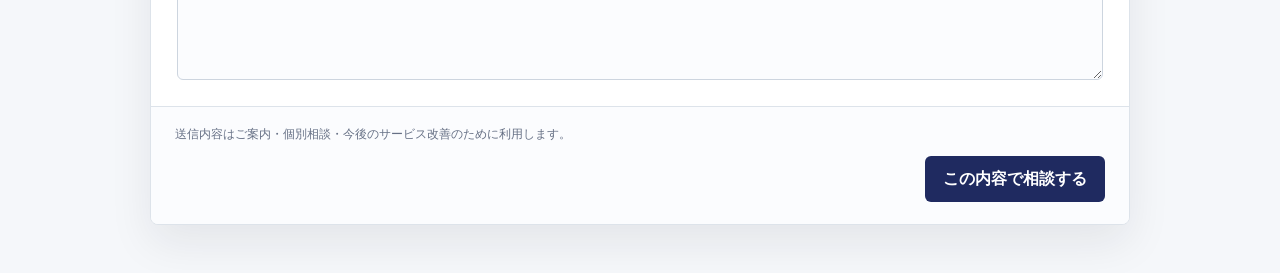
==== commit 8ef8fadc: "Adjust intake copy for prelaunch consultation" ====
--- a/pos.html
+++ b/pos.html
@@ -3,7 +3,7 @@
 <head>
   <meta charset="utf-8">
   <meta name="viewport" content="width=device-width, initial-scale=1">
-  <title>POS導入相談 | Luxerio Support</title>
+  <title>POS・決済 先行相談 | Luxerio Support</title>
   <link rel="stylesheet" href="./styles.css">
 </head>
 <body data-survey-type="pos">
@@ -14,8 +14,8 @@
       </a>
       <div class="masthead-copy">
         <p class="eyebrow">POS Consultation</p>
-        <h1>POS導入・決済手数料の相談</h1>
-        <p class="lead">導入可否や概算提案を判断するため、現在のPOS・決済状況と店舗別人数をお伺いします。</p>
+        <h1>POS・決済手数料の先行相談</h1>
+        <p class="lead">開発中サービスのご案内・個別相談に向けて、現在のPOS・決済状況と店舗別人数をお伺いします。</p>
       </div>
     </header>
 
@@ -47,14 +47,14 @@
             <select id="storeCount" required></select>
           </div>
           <div class="field">
-            <label for="launchTiming">導入希望時期</label>
+            <label for="launchTiming">ご検討状況</label>
             <select id="launchTiming" data-summary>
-              <option value="">未定</option>
-              <option>できるだけ早く</option>
-              <option>1か月以内</option>
-              <option>3か月以内</option>
-              <option>半年以内</option>
-              <option>既存契約の更新時期に合わせたい</option>
+              <option value="">未選択</option>
+              <option>情報収集をしている</option>
+              <option>既存POS・決済手数料を見直したい</option>
+              <option>費用感や運用イメージを知りたい</option>
+              <option>開発状況や先行案内を受け取りたい</option>
+              <option>具体的な相談を進めたい</option>
             </select>
           </div>
         </div>
@@ -147,7 +147,7 @@
       </section>
 
       <div class="form-footer">
-        <p>送信内容は導入相談・ご連絡・概算提案のために利用します。</p>
+        <p>送信内容はご案内・個別相談・今後のサービス改善のために利用します。</p>
         <div class="actions">
           <p class="status" id="status" aria-live="polite"></p>
           <button id="submitButton" type="submit">この内容で相談する</button>
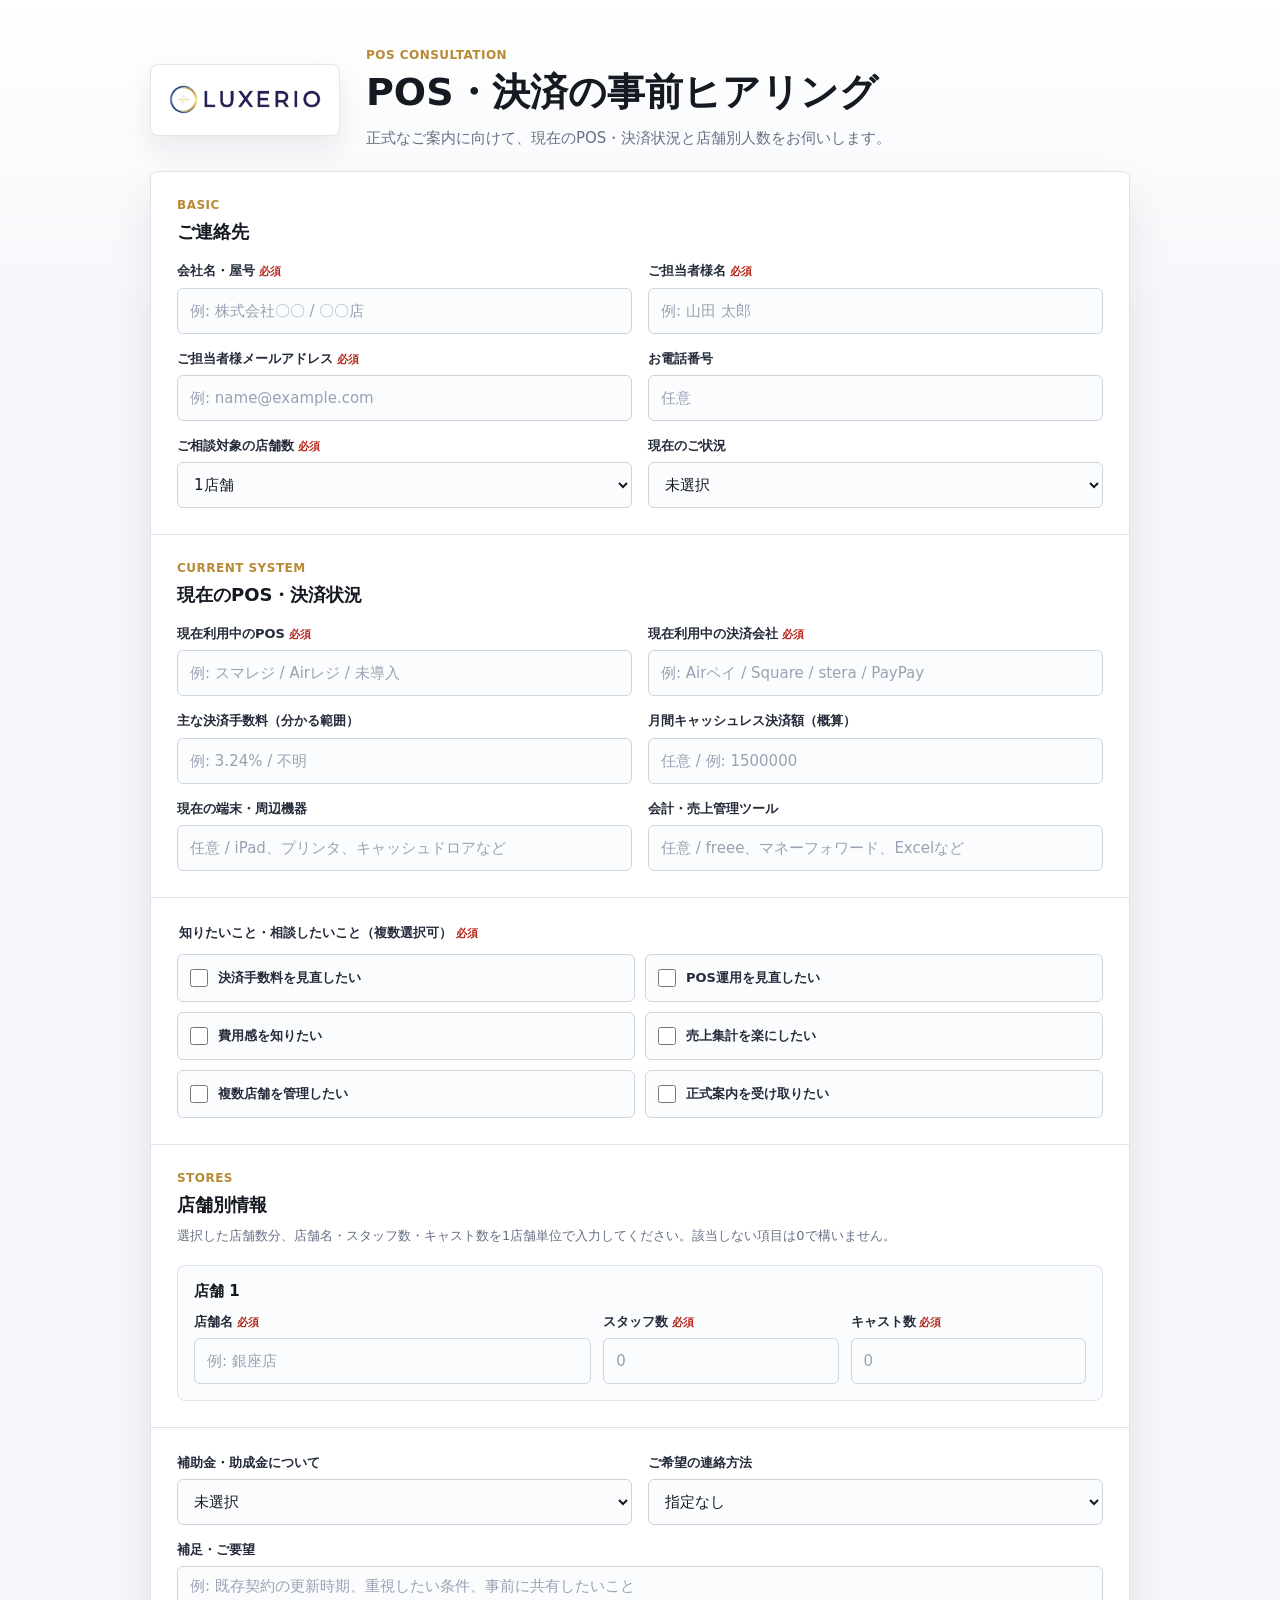
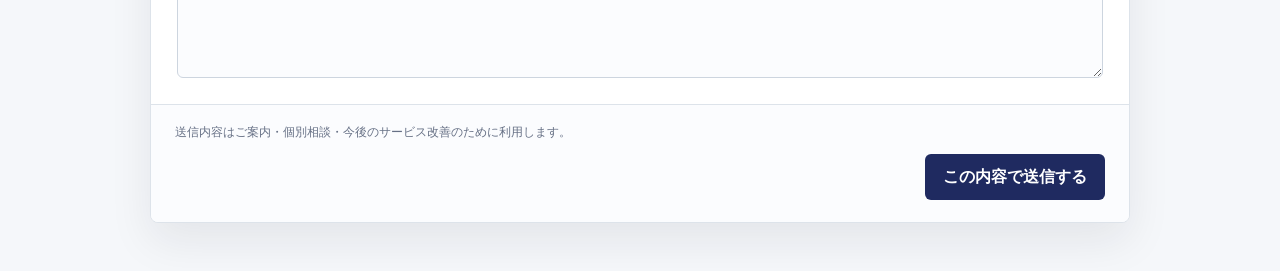
==== commit 0c61e2ca: "Optimize intake wording and LINE followup" ====
--- a/pos.html
+++ b/pos.html
@@ -3,7 +3,7 @@
 <head>
   <meta charset="utf-8">
   <meta name="viewport" content="width=device-width, initial-scale=1">
-  <title>POS・決済 先行相談 | Luxerio Support</title>
+  <title>POS・決済 事前ヒアリング | Luxerio Support</title>
   <link rel="stylesheet" href="./styles.css">
 </head>
 <body data-survey-type="pos">
@@ -14,8 +14,8 @@
       </a>
       <div class="masthead-copy">
         <p class="eyebrow">POS Consultation</p>
-        <h1>POS・決済手数料の先行相談</h1>
-        <p class="lead">開発中サービスのご案内・個別相談に向けて、現在のPOS・決済状況と店舗別人数をお伺いします。</p>
+        <h1>POS・決済の事前ヒアリング</h1>
+        <p class="lead">正式なご案内に向けて、現在のPOS・決済状況と店舗別人数をお伺いします。</p>
       </div>
     </header>
 
@@ -43,11 +43,11 @@
             <input id="phone" data-summary type="tel" autocomplete="tel" placeholder="任意">
           </div>
           <div class="field">
-            <label class="required" for="storeCount">導入予定店舗数</label>
+            <label class="required" for="storeCount">ご相談対象の店舗数</label>
             <select id="storeCount" required></select>
           </div>
           <div class="field">
-            <label for="launchTiming">ご検討状況</label>
+            <label for="launchTiming">現在のご状況</label>
             <select id="launchTiming" data-summary>
               <option value="">未選択</option>
               <option>情報収集をしている</option>
@@ -75,14 +75,11 @@
             <input id="paymentProvider" data-summary placeholder="例: Airペイ / Square / stera / PayPay" required>
           </div>
           <div class="field">
-            <label class="required" for="paymentFee">主な決済手数料</label>
-            <div class="input-affix">
-              <input id="paymentFee" data-summary type="number" inputmode="decimal" min="0" max="20" step="0.01" placeholder="例: 3.24" required>
-              <span>%</span>
-            </div>
+            <label for="paymentFee">主な決済手数料（分かる範囲）</label>
+            <input id="paymentFee" data-summary inputmode="decimal" placeholder="例: 3.24% / 不明">
           </div>
           <div class="field">
-            <label for="cashlessSales">月間キャッシュレス決済額</label>
+            <label for="cashlessSales">月間キャッシュレス決済額（概算）</label>
             <input id="cashlessSales" data-summary type="number" inputmode="numeric" min="0" step="1" placeholder="任意 / 例: 1500000">
           </div>
           <div class="field">
@@ -98,14 +95,14 @@
 
       <section>
         <fieldset data-summary="posNeeds" data-required-group="posNeeds">
-          <legend class="required">今回相談したいこと（複数選択可）</legend>
+          <legend class="required">知りたいこと・相談したいこと（複数選択可）</legend>
           <div class="checks">
             <label class="check"><input type="checkbox" name="posNeeds" value="決済手数料を見直したい">決済手数料を見直したい</label>
-            <label class="check"><input type="checkbox" name="posNeeds" value="POSを新規導入したい">POSを新規導入したい</label>
-            <label class="check"><input type="checkbox" name="posNeeds" value="既存POSから切り替えたい">既存POSから切り替えたい</label>
+            <label class="check"><input type="checkbox" name="posNeeds" value="現在のPOS運用を見直したい">POS運用を見直したい</label>
+            <label class="check"><input type="checkbox" name="posNeeds" value="費用感を知りたい">費用感を知りたい</label>
             <label class="check"><input type="checkbox" name="posNeeds" value="売上集計を楽にしたい">売上集計を楽にしたい</label>
             <label class="check"><input type="checkbox" name="posNeeds" value="複数店舗をまとめて管理したい">複数店舗を管理したい</label>
-            <label class="check"><input type="checkbox" name="posNeeds" value="補助金・助成金について相談したい">補助金について相談したい</label>
+            <label class="check"><input type="checkbox" name="posNeeds" value="正式案内を受け取りたい">正式案内を受け取りたい</label>
           </div>
         </fieldset>
       </section>
@@ -114,7 +111,7 @@
         <div class="section-head">
           <p class="eyebrow">Stores</p>
           <h2>店舗別情報</h2>
-          <p>選択した店舗数分、店舗名・スタッフ数・キャスト数を1店舗単位で入力してください。該当しない人数は0で構いません。</p>
+          <p>選択した店舗数分、店舗名・スタッフ数・キャスト数を1店舗単位で入力してください。該当しない項目は0で構いません。</p>
         </div>
         <div class="store-list" id="stores"></div>
       </section>
@@ -122,11 +119,12 @@
       <section>
         <div class="grid">
           <div class="field">
-            <label for="subsidy">補助金・助成金の検討状況</label>
+            <label for="subsidy">補助金・助成金について</label>
             <select id="subsidy" data-summary>
-              <option value="">未定</option>
+              <option value="">未選択</option>
+              <option>使える制度があれば知りたい</option>
               <option>具体的に相談したい</option>
-              <option>使える制度があれば知りたい</option>
+              <option>すでに確認中</option>
               <option>今回は不要</option>
             </select>
           </div>
@@ -141,7 +139,7 @@
           </div>
           <div class="field full">
             <label for="notes">補足・ご要望</label>
-            <textarea id="notes" placeholder="例: 既存契約の更新時期、重視したい条件、相談前に伝えておきたいこと"></textarea>
+            <textarea id="notes" placeholder="例: 既存契約の更新時期、重視したい条件、事前に共有したいこと"></textarea>
           </div>
         </div>
       </section>
@@ -150,7 +148,11 @@
         <p>送信内容はご案内・個別相談・今後のサービス改善のために利用します。</p>
         <div class="actions">
           <p class="status" id="status" aria-live="polite"></p>
-          <button id="submitButton" type="submit">この内容で相談する</button>
+          <button id="submitButton" type="submit">この内容で送信する</button>
+        </div>
+        <div class="line-followup" id="lineFollowup" hidden>
+          <p>LINE上での確認をスムーズにするため、送信後に会社名・屋号をトークへ送ってください。</p>
+          <a id="lineFollowupLink" href="https://line.me/R/oaMessage/%40478eozzg/" target="_blank" rel="noopener">LINEで会社名を送る</a>
         </div>
       </div>
     </form>
--- a/styles.css
+++ b/styles.css
@@ -358,6 +358,34 @@
   line-height: 1.6;
 }
 
+.line-followup {
+  margin-top: 14px;
+  padding: 14px;
+  border: 1px solid rgba(15, 107, 69, 0.2);
+  border-radius: var(--radius);
+  background: #f0f9f5;
+}
+
+.line-followup p {
+  margin: 0 0 10px;
+  color: #185c3b;
+  font-size: 13px;
+  line-height: 1.6;
+}
+
+.line-followup a {
+  display: inline-flex;
+  align-items: center;
+  justify-content: center;
+  min-height: 42px;
+  border-radius: 6px;
+  background: #06c755;
+  color: #fff;
+  font-weight: 800;
+  text-decoration: none;
+  padding: 9px 14px;
+}
+
 .actions {
   display: flex;
   gap: 12px;
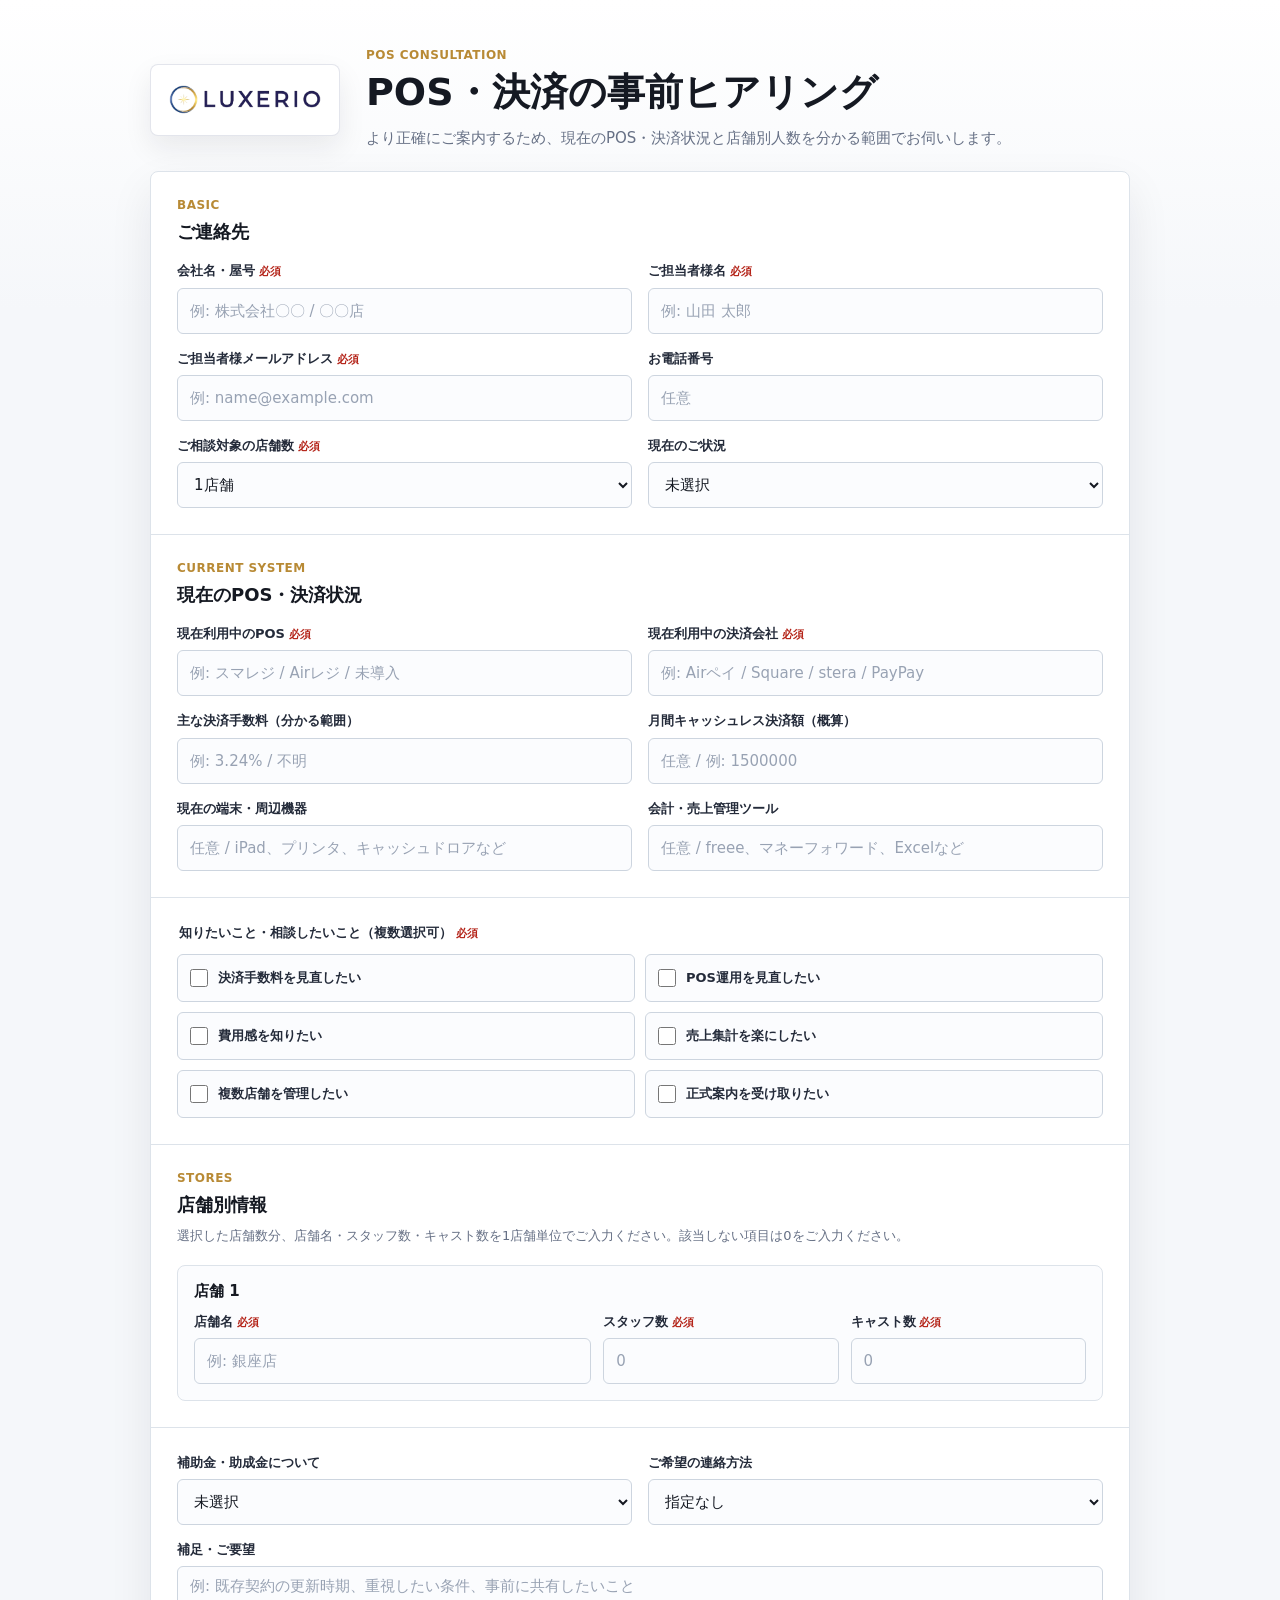
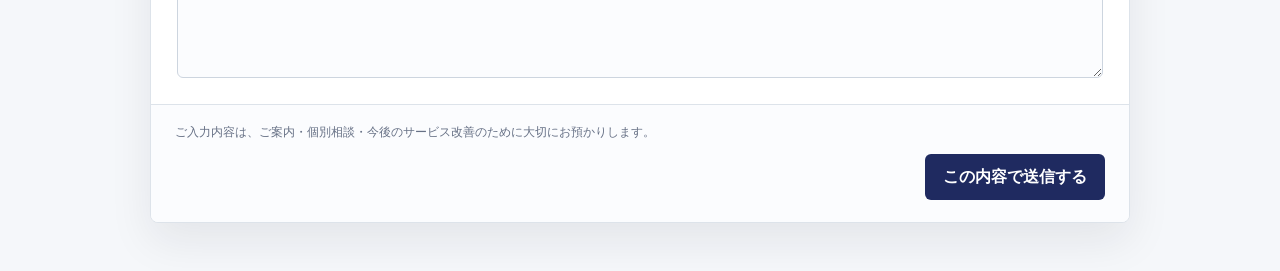
==== commit 2871848b: "Add LINE auto-reply webhook and soften copy" ====
--- a/pos.html
+++ b/pos.html
@@ -4,6 +4,14 @@
   <meta charset="utf-8">
   <meta name="viewport" content="width=device-width, initial-scale=1">
   <title>POS・決済 事前ヒアリング | Luxerio Support</title>
+  <meta name="description" content="LuxerioのPOS・決済に関する事前ヒアリングフォームです。現在のPOS、決済会社、手数料、店舗別情報をお聞かせください。">
+  <meta name="robots" content="noindex,nofollow">
+  <meta property="og:type" content="website">
+  <meta property="og:title" content="POS・決済の事前ヒアリング | Luxerio Support">
+  <meta property="og:description" content="現在のPOS、決済会社、手数料、店舗別情報をお聞かせください。">
+  <meta property="og:url" content="https://luxerio-support-intake-preview.pages.dev/pos.html">
+  <meta property="og:image" content="https://luxerio-support-intake-preview.pages.dev/line-luxerio-support-icon.png">
+  <meta name="twitter:card" content="summary_large_image">
   <link rel="stylesheet" href="./styles.css">
 </head>
 <body data-survey-type="pos">
@@ -15,7 +23,7 @@
       <div class="masthead-copy">
         <p class="eyebrow">POS Consultation</p>
         <h1>POS・決済の事前ヒアリング</h1>
-        <p class="lead">正式なご案内に向けて、現在のPOS・決済状況と店舗別人数をお伺いします。</p>
+        <p class="lead">より正確にご案内するため、現在のPOS・決済状況と店舗別人数を分かる範囲でお伺いします。</p>
       </div>
     </header>
 
@@ -111,7 +119,7 @@
         <div class="section-head">
           <p class="eyebrow">Stores</p>
           <h2>店舗別情報</h2>
-          <p>選択した店舗数分、店舗名・スタッフ数・キャスト数を1店舗単位で入力してください。該当しない項目は0で構いません。</p>
+          <p>選択した店舗数分、店舗名・スタッフ数・キャスト数を1店舗単位でご入力ください。該当しない項目は0をご入力ください。</p>
         </div>
         <div class="store-list" id="stores"></div>
       </section>
@@ -145,14 +153,14 @@
       </section>
 
       <div class="form-footer">
-        <p>送信内容はご案内・個別相談・今後のサービス改善のために利用します。</p>
+        <p>ご入力内容は、ご案内・個別相談・今後のサービス改善のために大切にお預かりします。</p>
         <div class="actions">
           <p class="status" id="status" aria-live="polite"></p>
           <button id="submitButton" type="submit">この内容で送信する</button>
         </div>
         <div class="line-followup" id="lineFollowup" hidden>
-          <p>LINE上での確認をスムーズにするため、送信後に会社名・屋号をトークへ送ってください。</p>
-          <a id="lineFollowupLink" href="https://line.me/R/oaMessage/%40478eozzg/" target="_blank" rel="noopener">LINEで会社名を送る</a>
+          <p>LINE上での確認をスムーズに進めるため、送信後に下記ボタンから一言お送りください。</p>
+          <a id="lineFollowupLink" href="https://line.me/R/oaMessage/%40478eozzg/" target="_blank" rel="noopener">LINEで送信完了を知らせる</a>
         </div>
       </div>
     </form>
--- a/styles.css
+++ b/styles.css
@@ -157,7 +157,7 @@
 
 .choice-grid {
   display: grid;
-  grid-template-columns: repeat(2, minmax(0, 1fr));
+  grid-template-columns: repeat(3, minmax(0, 1fr));
   gap: 16px;
 }
 
